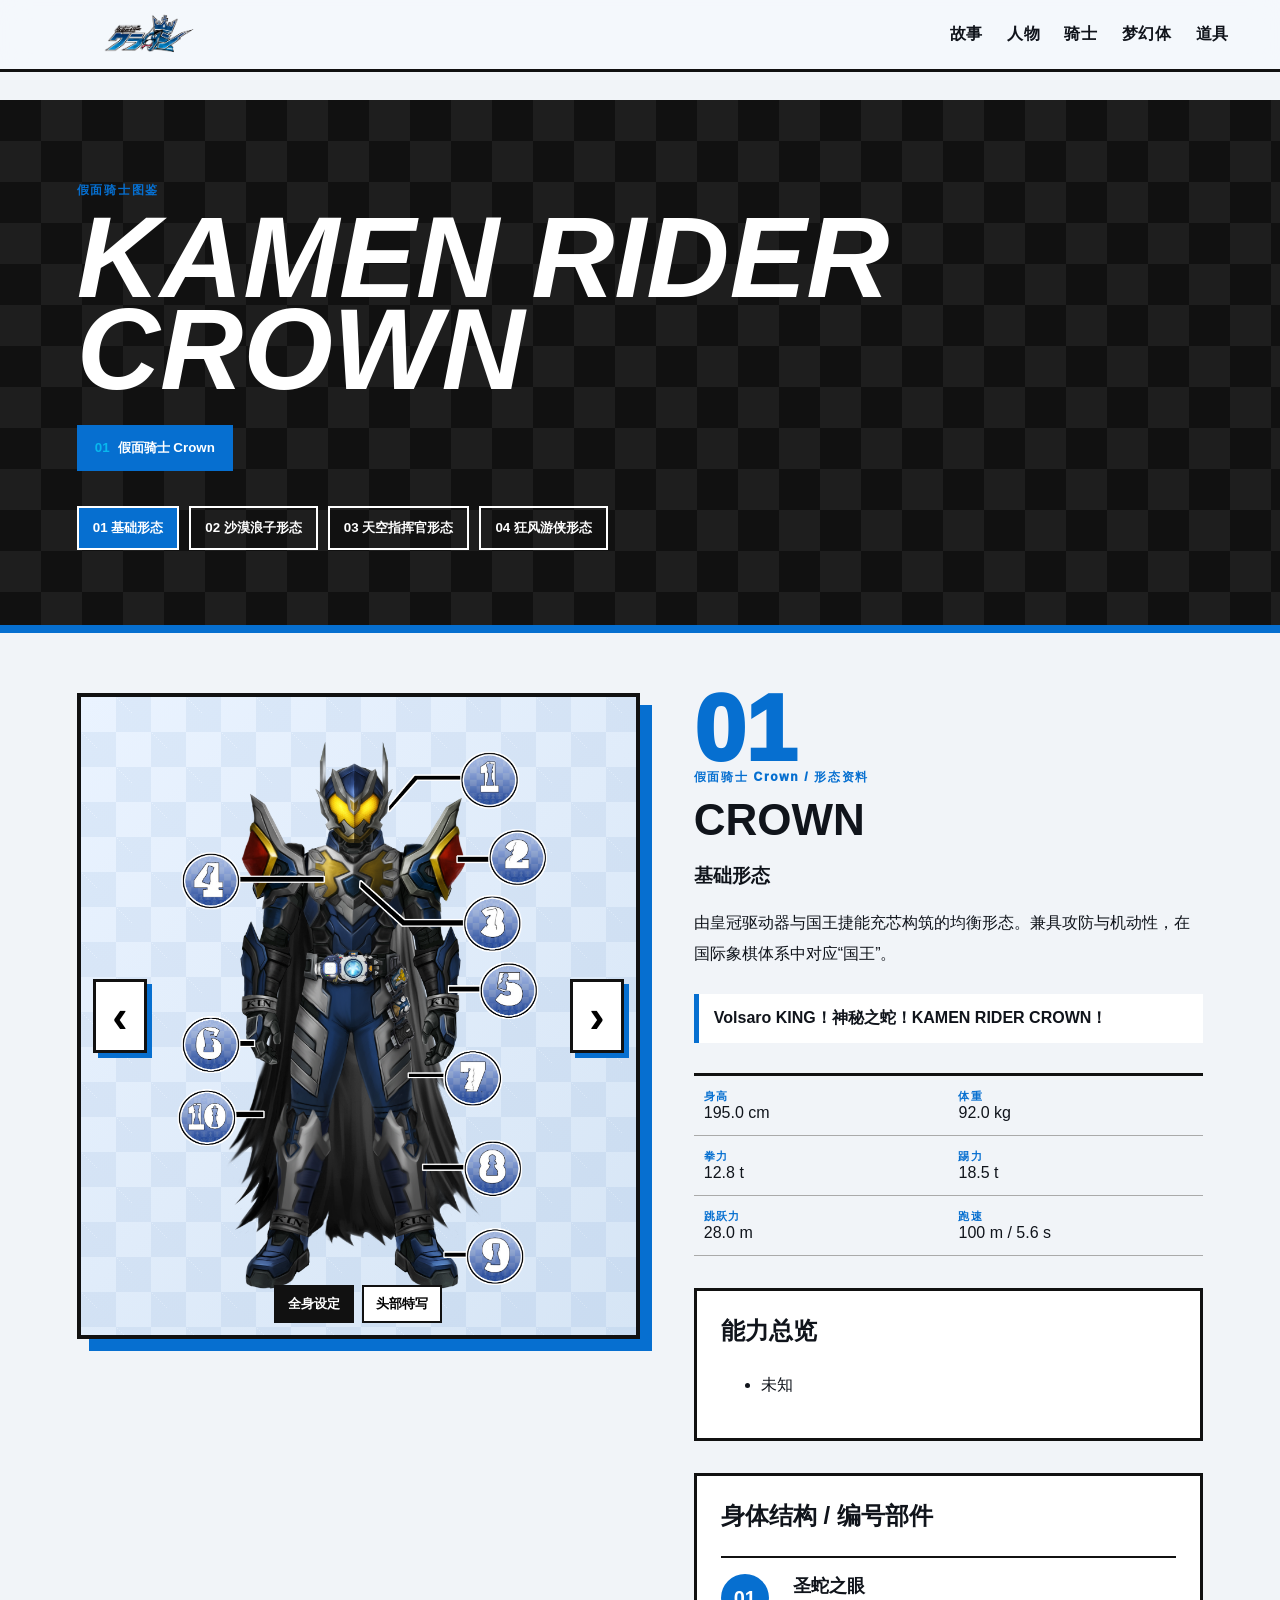
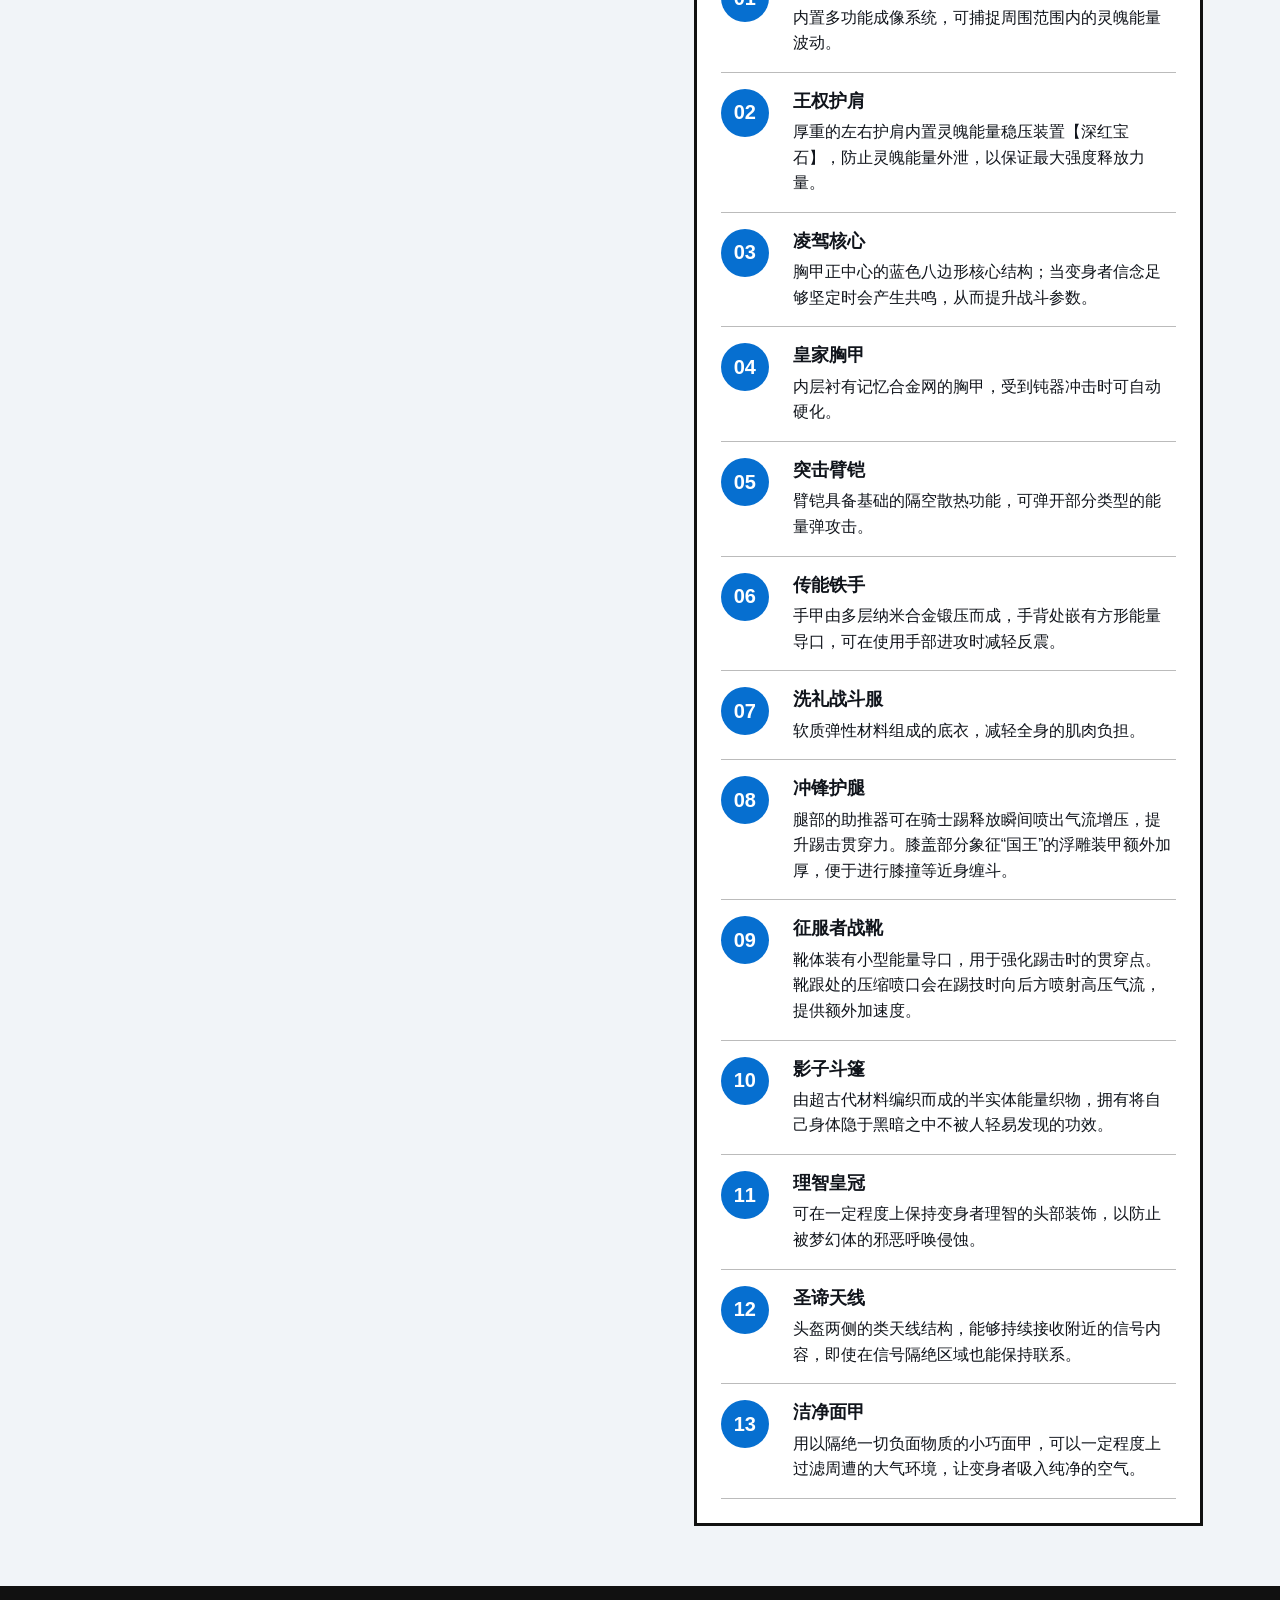
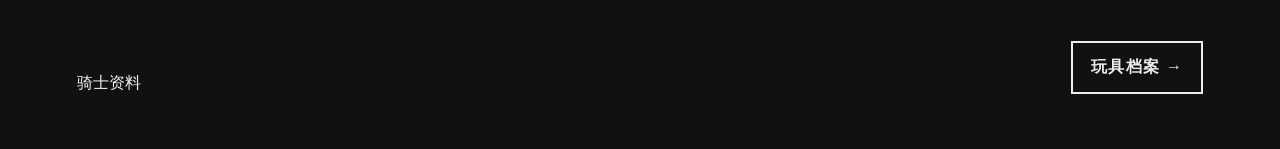
==== rider/index.html @ 126545e6 "episode 1" ====
<!doctype html><html lang="zh-CN"><head><meta charset="utf-8"><meta name="viewport" content="width=device-width,initial-scale=1"><title>骑士资料 | Crown</title><link rel="stylesheet" href="../assets/css/site.css"></head><body><header class="site-header"><a class="brand" href="../index.html"><img src="../assets/images/brand/logo.png" alt="Crown"></a><button class="menu-toggle">菜单</button><nav class="nav"><a href="../story/index.html">故事</a><a href="../character/index.html">人物</a><a href="index.html">骑士</a><a href="../monster/index.html">梦幻体</a><a href="../item/index.html">道具</a></nav></header><main class="subpage"><section class="page-hero"><p class="eyebrow">假面骑士图鉴</p><h1 id="rider-title">RIDER</h1><div id="rider-tabs" class="branch-tabs rider-tabs"></div><div id="form-tabs" class="form-tabs"></div></section><section id="rider-root" class="form-view"></section></main><footer class="footer"><div class="footer-grid"><span>骑士资料</span><a class="archive-link" href="../archive/index.html">玩具档案 →</a></div></footer><script src="../data/site-data.js"></script><script src="../assets/js/site.js"></script></body></html>
---- assets/css/site.css ----
:root{--ink:#10141b;--blue:#066fd0;--cyan:#08b8ee;--navy:#092b54;--paper:#f1f4f8;--white:#fff;--gold:#e2b94e;--line:#18212a;--shadow:0 18px 50px rgba(0,0,0,.22)}*{box-sizing:border-box}html{scroll-behavior:smooth}body{margin:0;font-family:"Microsoft YaHei","Noto Sans SC",Arial,sans-serif;color:var(--ink);background:var(--paper);overflow-x:hidden}a{text-decoration:none;color:inherit}img{max-width:100%;display:block}.site-header{position:fixed;z-index:50;top:0;left:0;right:0;height:72px;display:flex;align-items:center;justify-content:space-between;padding:0 clamp(18px,4vw,64px);background:rgba(245,248,252,.92);backdrop-filter:blur(14px);border-bottom:3px solid #111}.brand img{width:190px;max-height:58px;object-fit:contain}.nav{display:flex;gap:24px;font-weight:900;letter-spacing:.04em}.nav a{position:relative}.nav a:after{content:"";position:absolute;left:0;right:100%;bottom:-7px;height:4px;background:var(--cyan);transition:.2s}.nav a:hover:after{right:0}.menu-toggle{display:none;border:2px solid #111;background:white;font-weight:900;padding:8px 12px}.hero{min-height:100svh;padding-top:72px;display:grid;place-items:center;position:relative;background:#171717;overflow:hidden}.hero:before,.page-hero:before,.chess-bg:before{content:"";position:absolute;inset:0;pointer-events:none;background-image:linear-gradient(45deg,rgba(255,255,255,.055) 25%,transparent 25%,transparent 75%,rgba(255,255,255,.055) 75%),linear-gradient(45deg,rgba(255,255,255,.055) 25%,transparent 25%,transparent 75%,rgba(255,255,255,.055) 75%);background-size:82px 82px;background-position:0 0,41px 41px}.hero:after{content:"A   B   C   D   E   F   G   H";position:absolute;top:90px;left:5vw;right:5vw;color:rgba(255,255,255,.14);letter-spacing:4.5vw;font-weight:900;font-size:14px}.hero-poster{width:min(520px,86vw);box-shadow:0 30px 100px #000;transform:rotate(-1.5deg);position:relative;z-index:2}.hero-logo{position:absolute;width:min(560px,70vw);left:clamp(18px,6vw,100px);bottom:5vh;z-index:3;filter:drop-shadow(0 12px 20px #000)}.scroll-mark{position:absolute;right:3vw;bottom:4vh;color:#fff;writing-mode:vertical-rl;font-weight:900;letter-spacing:.3em}.section{padding:110px clamp(20px,6vw,110px);position:relative}.section-title{font-size:clamp(46px,8vw,112px);line-height:.82;margin:0 0 50px;font-style:italic;font-weight:1000;letter-spacing:-.045em;text-transform:uppercase}.section-title small{display:block;font-size:15px;letter-spacing:.16em;color:var(--blue);margin-top:18px;font-style:normal}.news{background:#fff}.news-list{max-width:1100px;margin:auto;border-top:3px solid #111}.news-row{display:grid;grid-template-columns:140px 90px 1fr;gap:20px;padding:20px 0;border-bottom:1px solid #aaa;align-items:center}.tag{background:#111;color:white;padding:5px 10px;font-size:12px;font-weight:900;text-align:center}.rider-feature{background:var(--navy);color:white;overflow:hidden}.rider-feature:after{content:"♔";position:absolute;right:-3vw;bottom:-12vw;font-size:36vw;font-weight:1000;color:rgba(255,255,255,.035);line-height:.8}.rider-grid{display:grid;grid-template-columns:1fr 1.2fr;gap:60px;align-items:center;position:relative;z-index:2}.rider-main{max-height:78vh;margin:auto;filter:drop-shadow(0 28px 25px rgba(0,0,0,.6))}.slash-card{background:#fff;color:#111;padding:35px;transform:skew(-5deg);border:4px solid #111;box-shadow:15px 15px 0 var(--cyan)}.slash-card>*{transform:skew(5deg)}.big-no{font-size:92px;font-weight:1000;line-height:.8;color:var(--blue)}.button{display:inline-flex;align-items:center;gap:12px;margin-top:25px;background:#111;color:#fff;padding:15px 22px;font-weight:900;letter-spacing:.05em;border:2px solid #111;transition:.2s}.button:hover{background:var(--blue);transform:translate(-4px,-4px);box-shadow:4px 4px 0 #111}.three-grid{display:grid;grid-template-columns:repeat(3,1fr);gap:24px}.card{background:#fff;border:3px solid #111;box-shadow:8px 8px 0 #111;overflow:hidden;transition:.2s}.card:hover{transform:translate(-5px,-5px);box-shadow:13px 13px 0 var(--blue)}.card-image{aspect-ratio:1/1;object-fit:cover;width:100%;background:#ddd}.card-body{padding:20px}.card-body h3{margin:0;font-size:26px}.eyebrow{font-size:12px;font-weight:1000;color:var(--blue);letter-spacing:.14em}.monsters{background:#161616;color:white}.monster-card{background:#241111;border-color:#fff;box-shadow:8px 8px 0 #771616}.monster-card .card-image{object-fit:contain;background:radial-gradient(circle,#4e1919,#090909)}.story-block{background:#e6e2d8}.story-grid{display:grid;grid-template-columns:.9fr 1.1fr;gap:40px;align-items:center}.story-grid img{box-shadow:var(--shadow)}.episode-no{font-size:130px;line-height:.75;font-weight:1000;color:var(--blue)}.footer{background:#111;color:#eee;padding:55px clamp(20px,6vw,110px)}.footer-grid{display:flex;justify-content:space-between;gap:30px;align-items:flex-end}.archive-link{border:2px solid #eee;padding:14px 18px;font-weight:900;letter-spacing:.08em}.subpage{padding-top:100px;min-height:100vh}.page-hero{padding:70px clamp(20px,6vw,110px) 40px;background:#111;color:white;border-bottom:8px solid var(--blue);position:relative;overflow:hidden}.page-hero>*{position:relative;z-index:1}.page-hero h1{font-size:clamp(54px,9vw,128px);margin:0;line-height:.8;font-style:italic}.form-tabs{display:flex;flex-wrap:wrap;gap:10px;margin:35px 0}.form-tab{border:2px solid currentColor;padding:11px 14px;background:transparent;color:inherit;font-weight:900;cursor:pointer}.form-tab.active{background:var(--blue);color:#fff}.form-view{display:grid;grid-template-columns:minmax(0,1.05fr) minmax(360px,.95fr);gap:54px;align-items:start;padding:60px clamp(20px,6vw,110px)}.rider-visual-panel{position:sticky;top:100px}.image-switcher{position:relative;background:linear-gradient(135deg,#eaf3ff,#d6e5f5);border:4px solid #111;box-shadow:12px 12px 0 var(--blue);padding:24px;min-height:640px;display:flex;align-items:center;justify-content:center;overflow:hidden}.image-switcher:before{content:"";position:absolute;inset:0;background-image:linear-gradient(45deg,rgba(0,70,160,.06) 25%,transparent 25%,transparent 75%,rgba(0,70,160,.06) 75%),linear-gradient(45deg,rgba(0,70,160,.06) 25%,transparent 25%,transparent 75%,rgba(0,70,160,.06) 75%);background-size:70px 70px;background-position:0 0,35px 35px}.image-stage{position:relative;width:100%;height:590px;z-index:1}.switch-image{position:absolute;inset:0;width:100%;height:100%;object-fit:contain;opacity:0;transform:translateX(22px);transition:.3s ease;background:transparent}.switch-image.active{opacity:1;transform:none}.image-arrow,.manual-arrow{position:absolute;z-index:3;top:50%;transform:translateY(-50%);width:54px;height:74px;border:3px solid #111;background:#fff;font-size:46px;font-weight:900;cursor:pointer;box-shadow:5px 5px 0 var(--blue)}.image-arrow.prev,.manual-arrow.prev{left:12px}.image-arrow.next,.manual-arrow.next{right:12px}.image-dots{position:absolute;z-index:4;bottom:12px;left:50%;transform:translateX(-50%);display:flex;gap:8px}.dot{border:2px solid #111;background:#fff;padding:8px 12px;font-weight:900;cursor:pointer}.dot.active{background:#111;color:#fff}.rider-copy-panel blockquote{font-weight:900;border-left:5px solid var(--blue);padding:14px 0 14px 15px;margin:25px 0;background:#fff}.form-name{font-size:44px;margin:.2em 0}.form-intro{line-height:1.9}.stats{display:grid;grid-template-columns:repeat(2,1fr);border-top:3px solid #111;margin-top:30px}.stat{padding:13px 10px;border-bottom:1px solid #aaa}.stat b{display:block;font-size:11px;color:var(--blue);letter-spacing:.1em}.rider-info-block{margin-top:32px;background:#fff;border:3px solid #111;padding:24px}.rider-info-block h3{margin-top:0;font-size:24px}.rider-info-block li{margin:.65em 0;line-height:1.7}.component-list{border-top:2px solid #111}.component-row{display:grid;grid-template-columns:58px 1fr;gap:14px;padding:16px 0;border-bottom:1px solid #bbb}.component-row>strong{width:48px;height:48px;border-radius:50%;display:grid;place-items:center;background:var(--blue);color:white;font-size:20px}.component-row b{font-size:18px}.component-row p{margin:.4em 0 0;line-height:1.6}.detail-list{display:grid;grid-template-columns:repeat(2,1fr);gap:24px;padding:50px clamp(20px,6vw,110px)}.detail-card{background:white;border:3px solid #111;padding:22px}.detail-card img{height:320px;width:100%;object-fit:contain;background:#eee}.story-page{max-width:1000px;margin:auto;padding:60px 20px}.story-page .lead{font-size:22px;line-height:1.9}.story-page h1{font-size:54px}.column{margin-top:70px;border-left:10px solid var(--blue);padding:24px 30px;background:white}.only-footer-note{font-size:12px;opacity:.65}
.item-preview{background:#dce9f8}.item-preview-grid{display:grid;grid-template-columns:repeat(4,1fr);gap:18px}.item-preview-card{background:white;border:3px solid #111;padding:18px;box-shadow:8px 8px 0 var(--blue)}.item-preview-card img{height:180px;width:100%;object-fit:contain}.item-preview-card h3{margin:.4em 0}.item-preview-card p{margin:0;color:#555}.item-page{padding:50px clamp(20px,6vw,110px)}.item-category{margin-bottom:70px}.category-title{display:flex;align-items:center;gap:18px;border-bottom:4px solid #111;margin-bottom:24px}.category-title h2{font-size:36px;margin:0 0 12px}.chess-file{width:54px;height:54px;display:grid;place-items:center;background:#111;color:#fff;font-size:28px;font-weight:1000}.item-grid{display:grid;grid-template-columns:repeat(2,1fr);gap:22px}.item-card{display:grid;grid-template-columns:220px 1fr;gap:22px;background:#fff;border:3px solid #111;padding:20px}.item-card img{width:100%;height:210px;object-fit:contain;background:linear-gradient(135deg,#edf6ff,#d4e8ff)}.en-name{font-weight:900;letter-spacing:.08em;color:#666}.archive-page{background:#0b1e38;color:#fff}.toy-grid{display:grid;grid-template-columns:repeat(3,1fr);gap:20px;padding:50px clamp(20px,6vw,110px)}.toy-box{position:relative;background:#fff;border:4px solid #111;overflow:hidden;box-shadow:10px 10px 0 var(--cyan);min-height:310px}.toy-box img{width:100%;height:100%;min-height:310px;object-fit:cover}.toy-box-label{position:absolute;left:0;right:0;bottom:0;padding:18px;background:linear-gradient(transparent,rgba(0,0,0,.88));color:#fff}.toy-box-label span{font-size:12px}.toy-box-label h2{margin:.3em 0 0}.toy-box-label p{margin:.2em 0 0}.toy-detail-page{background:#eff5fb}.toy-hero{display:grid;grid-template-columns:1.15fr .85fr;gap:42px;padding:55px clamp(20px,6vw,110px);align-items:center}.toy-package{background:#fff;border:4px solid #111;box-shadow:12px 12px 0 var(--cyan)}.toy-package img{width:100%;max-height:650px;object-fit:contain}.toy-copy h1{font-size:clamp(46px,6vw,86px);margin:.15em 0}.toy-copy h2{letter-spacing:.08em;color:#555}.manual-viewer{padding:60px clamp(20px,6vw,110px);background:#0d1b2e;color:#fff}.manual-head{display:flex;justify-content:space-between;align-items:end;margin-bottom:24px}.manual-head h2{font-size:42px;margin:.2em 0}.manual-stage{position:relative;min-height:640px;background:#102542;border:3px solid #fff;display:grid;place-items:center;padding:18px}.manual-stage img{max-width:100%;max-height:78vh;object-fit:contain}.manual-empty{text-align:center;line-height:2;color:#cbd5e1}.manual-empty code{background:#000;padding:3px 6px}.manual-thumbs{display:flex;justify-content:center;gap:8px;margin-top:16px}.manual-thumbs button{border:2px solid #fff;background:transparent;color:#fff;padding:8px 12px;font-weight:900;cursor:pointer}.manual-thumbs button.active{background:#fff;color:#111}
@media(max-width:1000px){.item-preview-grid{grid-template-columns:repeat(2,1fr)}.item-grid{grid-template-columns:1fr}.toy-grid{grid-template-columns:repeat(2,1fr)}}@media(max-width:800px){.nav{display:none}.menu-toggle{display:block}.nav.open{display:flex;position:absolute;top:72px;right:0;left:0;padding:25px;background:white;flex-direction:column;border-bottom:3px solid #111}.hero-logo{bottom:7vh;width:76vw}.rider-grid,.story-grid,.form-view,.toy-hero{grid-template-columns:1fr}.rider-visual-panel{position:relative;top:auto}.three-grid,.detail-list,.toy-grid{grid-template-columns:1fr}.news-row{grid-template-columns:1fr;gap:8px}.footer-grid{display:grid}.section{padding-top:75px}.section-title{font-size:56px}.image-switcher{min-height:520px}.image-stage{height:470px}.item-preview-grid{grid-template-columns:1fr}.item-card{grid-template-columns:1fr}.manual-stage{min-height:420px}.manual-arrow{width:44px;height:60px}.story-page h1{font-size:42px}}

/* v0.4：长期连载分类 / 首页精选 */
.section-jump{display:inline-flex;margin-top:34px;border:2px solid currentColor;padding:12px 18px;font-weight:900;letter-spacing:.08em;position:relative;z-index:4}.section-jump:hover{background:#fff;color:#111}.section-jump.dark:hover{background:#111;color:#fff}.home-rider-name{font-size:clamp(34px,4vw,58px);margin:.1em 0}.home-story-title{font-size:clamp(32px,4.5vw,56px);margin:.2em 0}.home-story-summary{line-height:1.9}.branch-tabs{display:flex;flex-wrap:wrap;gap:10px;margin-top:30px;position:relative;z-index:2}.rider-tab,.monster-tab,.story-tab{border:2px solid #fff;background:transparent;color:#fff;padding:12px 16px;font-weight:900;cursor:pointer;text-align:left}.rider-tab span{display:inline-block;margin-right:8px;color:var(--cyan)}.monster-tab small,.story-tab small{display:block;font-size:10px;opacity:.65;margin-top:3px;letter-spacing:.08em}.rider-tab.active,.monster-tab.active,.story-tab.active{background:var(--blue);border-color:var(--blue)}.rider-tabs{margin-bottom:10px}.monster-detail{position:relative}.monster-detail:before{content:"♟";position:absolute;right:16px;top:8px;font-size:56px;color:rgba(0,0,0,.06)}

/* ===== STORY 富文本系统 v0.5 ===== */
.story-page{max-width:1180px}.story-episode-head{display:grid;grid-template-columns:180px 1fr;gap:32px;align-items:end;border-bottom:4px solid #111;padding-bottom:26px;margin-bottom:34px}.story-episode-head .episode-no{font-size:150px}.story-episode-head h1{margin:0 0 4px;font-size:clamp(46px,7vw,86px);line-height:.95}.story-cover{margin:0 0 42px;position:relative;background:#111;border:3px solid #111;box-shadow:12px 12px 0 var(--blue)}.story-cover img{width:100%;max-height:700px;object-fit:cover}.story-rich{margin-top:54px}.story-section-heading{font-size:clamp(32px,5vw,58px);margin:80px 0 28px;padding:0 0 14px;border-bottom:5px solid #111;position:relative}.story-section-heading:after{content:"";position:absolute;left:0;bottom:-5px;width:120px;height:5px;background:var(--blue)}.story-subheading{font-size:28px;margin:46px 0 18px}.story-paragraph{font-size:18px;line-height:2.05;margin:0 0 28px;letter-spacing:.02em}.story-paragraph strong{font-weight:1000;background:linear-gradient(transparent 62%,rgba(8,184,238,.28) 62%)}.story-paragraph em{font-family:Georgia,"Times New Roman",serif;font-size:1.05em}.story-media{margin:46px auto;max-width:880px}.story-media.wide{max-width:none}.story-media img{width:100%;height:auto;border:3px solid #111;box-shadow:10px 10px 0 rgba(6,111,208,.9);background:#fff}.story-media figcaption{font-size:13px;line-height:1.6;margin-top:14px;padding-left:16px;border-left:4px solid var(--blue);color:#4d5660}.story-image-placeholder{min-height:340px;border:3px dashed #6b7885;background:repeating-linear-gradient(-45deg,#edf3f8,#edf3f8 14px,#e3edf5 14px,#e3edf5 28px);display:grid;place-items:center;align-content:center;gap:8px;text-align:center;color:#506070;margin:42px 0}.story-image-placeholder strong{font-size:26px;color:#172534}.story-image-placeholder span{font-size:12px}.story-quote{margin:48px 0;padding:28px 34px 28px 48px;background:#0c294a;color:white;border:0;border-left:10px solid var(--cyan);font-size:24px;font-weight:800;line-height:1.75;position:relative}.story-quote:before{content:"♔";position:absolute;right:20px;bottom:-10px;font-size:90px;color:rgba(255,255,255,.06)}.story-quote cite{display:block;margin-top:16px;font-size:13px;font-style:normal;opacity:.65}.story-gallery{display:grid;grid-template-columns:repeat(3,1fr);gap:22px;margin:46px 0}.story-gallery.two{grid-template-columns:repeat(2,1fr)}.story-gallery .story-media{margin:0}.story-gallery .story-media img{box-shadow:6px 6px 0 var(--blue)}.story-divider{height:100px;display:flex;align-items:center;gap:16px;color:var(--blue)}.story-divider:before,.story-divider:after{content:"";height:2px;background:#111;flex:1}.story-divider span{font-size:34px}.story-callout{margin:42px 0;padding:24px 28px;background:#fff;border:3px solid #111;box-shadow:8px 8px 0 var(--gold);line-height:1.9}.story-callout>strong{display:block;font-size:20px;margin-bottom:8px;color:var(--blue)}.story-guide{margin:70px 0;padding:36px;background:#dfeeff;border:4px solid #111;box-shadow:12px 12px 0 #111}.story-guide-head{display:grid;grid-template-columns:auto 1fr;column-gap:24px;align-items:end;margin-bottom:24px}.story-guide-head .eyebrow{grid-column:1/-1}.story-guide-head h2{margin:0;font-size:42px}.story-guide-head p{margin:0;line-height:1.7}.story-guide .story-media{margin:0}.story-pager{display:grid;grid-template-columns:1fr 1fr;gap:18px;border-top:4px solid #111;margin-top:90px;padding-top:28px}.story-page-link{appearance:none;border:3px solid #111;background:white;padding:18px 20px;text-align:left;cursor:pointer;font:inherit;box-shadow:6px 6px 0 #111;transition:.2s}.story-page-link.next{text-align:right}.story-page-link:hover{transform:translate(-4px,-4px);box-shadow:10px 10px 0 var(--blue)}.story-page-link small{display:block;color:var(--blue);font-weight:900;margin-bottom:6px}.story-page-link b{font-size:16px}.story-tabs{position:sticky;top:72px;z-index:20;background:#111;padding:10px 0}.story-tab{min-width:110px}.story-tab span{display:block}.story-tab small{max-width:180px;white-space:nowrap;overflow:hidden;text-overflow:ellipsis}.story-raw{line-height:1.9}
@media(max-width:800px){.story-episode-head{grid-template-columns:1fr;gap:8px}.story-episode-head .episode-no{font-size:90px}.story-gallery,.story-gallery.two{grid-template-columns:1fr}.story-guide{padding:22px}.story-guide-head{display:block}.story-guide-head h2{font-size:32px;margin:6px 0 10px}.story-pager{grid-template-columns:1fr}.story-quote{font-size:20px;padding:24px}.story-tabs{top:72px;overflow-x:auto;flex-wrap:nowrap}.story-tab{flex:0 0 auto}}
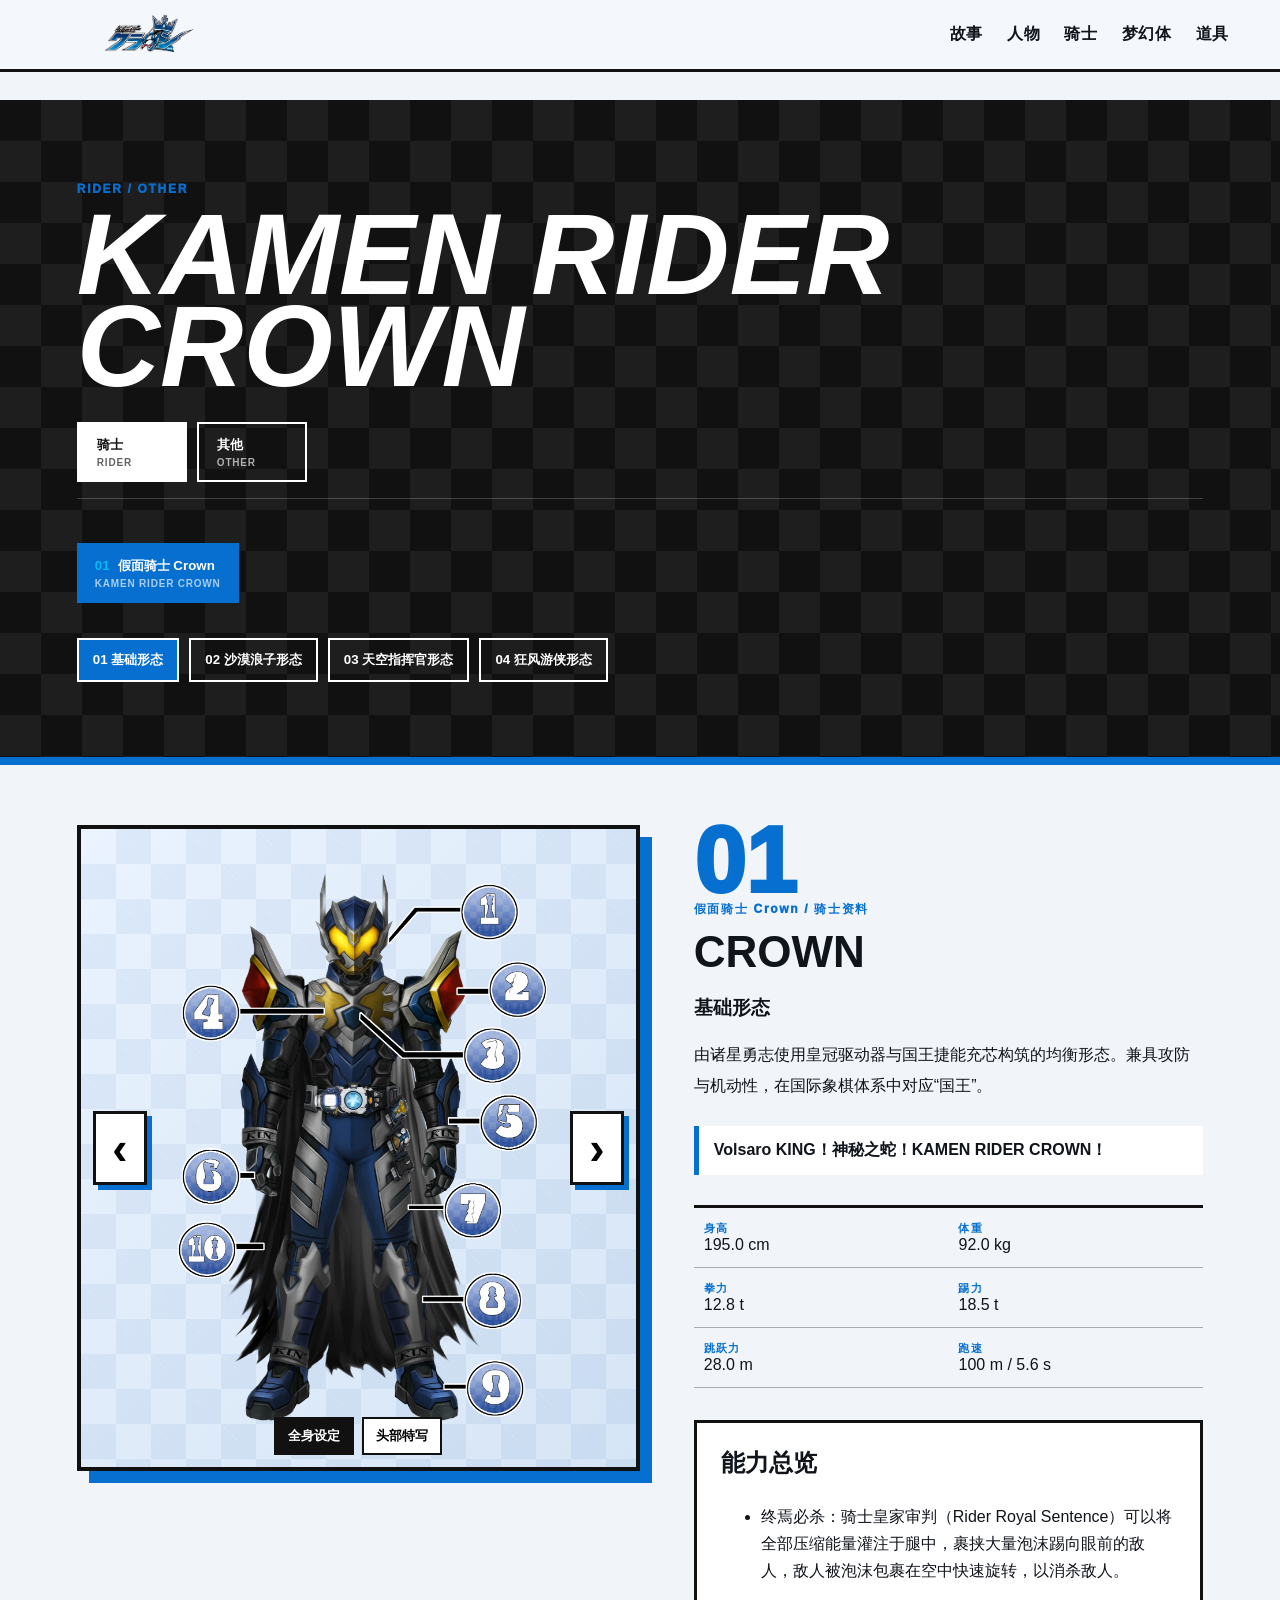
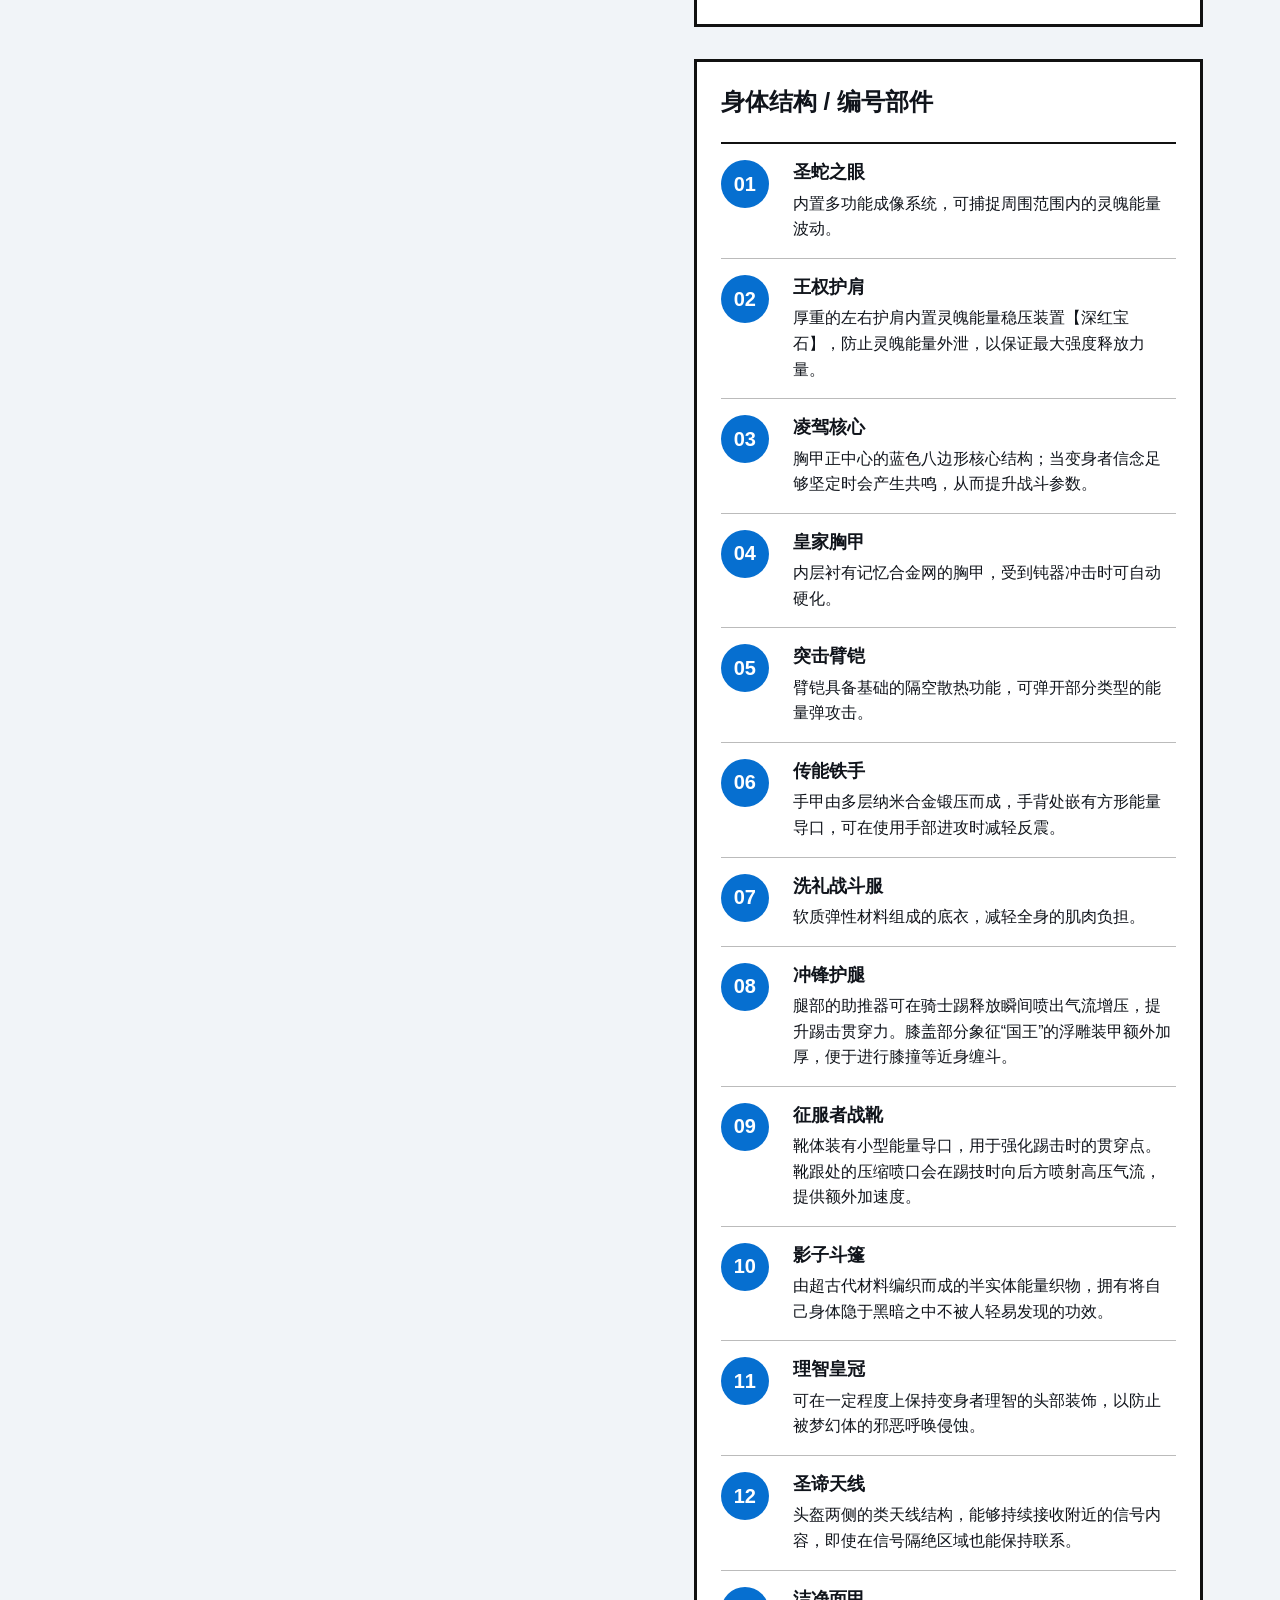
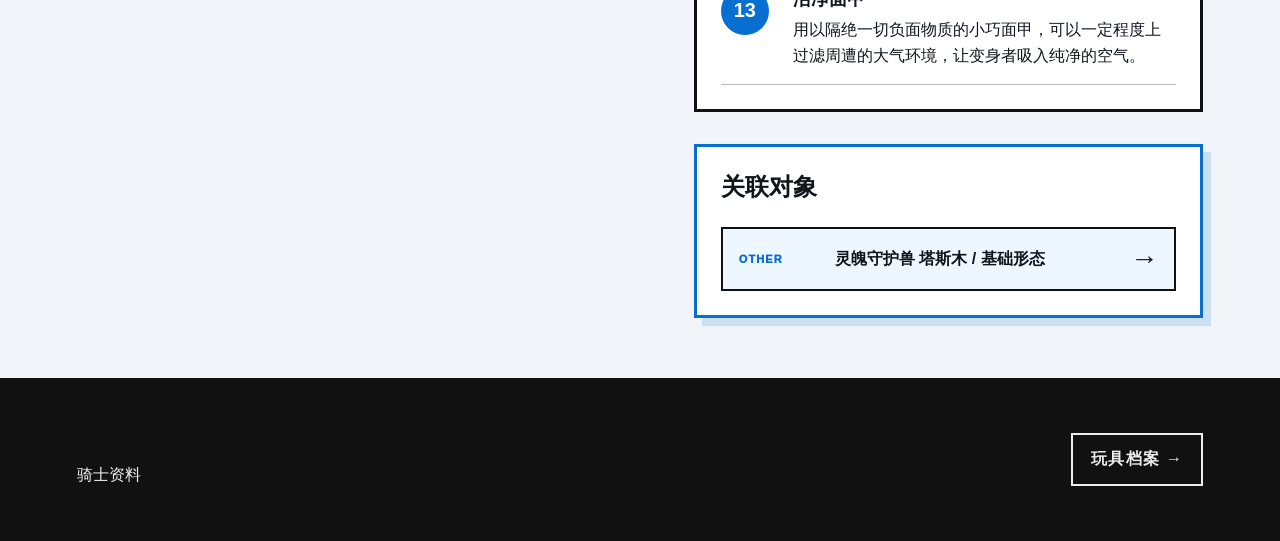
==== commit c6653e8d: "Episode 2" ====
--- a/rider/index.html
+++ b/rider/index.html
@@ -1 +1 @@
-<!doctype html><html lang="zh-CN"><head><meta charset="utf-8"><meta name="viewport" content="width=device-width,initial-scale=1"><title>骑士资料 | Crown</title><link rel="stylesheet" href="../assets/css/site.css"></head><body><header class="site-header"><a class="brand" href="../index.html"><img src="../assets/images/brand/logo.png" alt="Crown"></a><button class="menu-toggle">菜单</button><nav class="nav"><a href="../story/index.html">故事</a><a href="../character/index.html">人物</a><a href="index.html">骑士</a><a href="../monster/index.html">梦幻体</a><a href="../item/index.html">道具</a></nav></header><main class="subpage"><section class="page-hero"><p class="eyebrow">假面骑士图鉴</p><h1 id="rider-title">RIDER</h1><div id="rider-tabs" class="branch-tabs rider-tabs"></div><div id="form-tabs" class="form-tabs"></div></section><section id="rider-root" class="form-view"></section></main><footer class="footer"><div class="footer-grid"><span>骑士资料</span><a class="archive-link" href="../archive/index.html">玩具档案 →</a></div></footer><script src="../data/site-data.js"></script><script src="../assets/js/site.js"></script></body></html>+<!doctype html><html lang="zh-CN"><head><meta charset="utf-8"><meta name="viewport" content="width=device-width,initial-scale=1"><title>骑士资料 | Crown</title><link rel="stylesheet" href="../assets/css/site.css"></head><body><header class="site-header"><a class="brand" href="../index.html"><img src="../assets/images/brand/logo.png" alt="Crown"></a><button class="menu-toggle">菜单</button><nav class="nav"><a href="../story/index.html">故事</a><a href="../character/index.html">人物</a><a href="index.html">骑士</a><a href="../monster/index.html">梦幻体</a><a href="../item/index.html">道具</a></nav></header><main class="subpage rider-library-page"><section class="page-hero"><p class="eyebrow" id="rider-page-en">RIDER / OTHER</p><h1 id="rider-title">骑士</h1><div id="rider-section-tabs" class="branch-tabs primary-branch-tabs"></div><div id="rider-category-tabs" class="branch-tabs secondary-branch-tabs"></div><div id="rider-tabs" class="branch-tabs rider-tabs"></div><div id="form-tabs" class="form-tabs"></div></section><section id="rider-root" class="form-view"></section></main><footer class="footer"><div class="footer-grid"><span>骑士资料</span><a class="archive-link" href="../archive/index.html">玩具档案 →</a></div></footer><script src="../data/site-data.js"></script><script src="../assets/js/site.js"></script></body></html>
--- a/assets/css/site.css
+++ b/assets/css/site.css
@@ -8,3 +8,28 @@
 /* ===== STORY 富文本系统 v0.5 ===== */
 .story-page{max-width:1180px}.story-episode-head{display:grid;grid-template-columns:180px 1fr;gap:32px;align-items:end;border-bottom:4px solid #111;padding-bottom:26px;margin-bottom:34px}.story-episode-head .episode-no{font-size:150px}.story-episode-head h1{margin:0 0 4px;font-size:clamp(46px,7vw,86px);line-height:.95}.story-cover{margin:0 0 42px;position:relative;background:#111;border:3px solid #111;box-shadow:12px 12px 0 var(--blue)}.story-cover img{width:100%;max-height:700px;object-fit:cover}.story-rich{margin-top:54px}.story-section-heading{font-size:clamp(32px,5vw,58px);margin:80px 0 28px;padding:0 0 14px;border-bottom:5px solid #111;position:relative}.story-section-heading:after{content:"";position:absolute;left:0;bottom:-5px;width:120px;height:5px;background:var(--blue)}.story-subheading{font-size:28px;margin:46px 0 18px}.story-paragraph{font-size:18px;line-height:2.05;margin:0 0 28px;letter-spacing:.02em}.story-paragraph strong{font-weight:1000;background:linear-gradient(transparent 62%,rgba(8,184,238,.28) 62%)}.story-paragraph em{font-family:Georgia,"Times New Roman",serif;font-size:1.05em}.story-media{margin:46px auto;max-width:880px}.story-media.wide{max-width:none}.story-media img{width:100%;height:auto;border:3px solid #111;box-shadow:10px 10px 0 rgba(6,111,208,.9);background:#fff}.story-media figcaption{font-size:13px;line-height:1.6;margin-top:14px;padding-left:16px;border-left:4px solid var(--blue);color:#4d5660}.story-image-placeholder{min-height:340px;border:3px dashed #6b7885;background:repeating-linear-gradient(-45deg,#edf3f8,#edf3f8 14px,#e3edf5 14px,#e3edf5 28px);display:grid;place-items:center;align-content:center;gap:8px;text-align:center;color:#506070;margin:42px 0}.story-image-placeholder strong{font-size:26px;color:#172534}.story-image-placeholder span{font-size:12px}.story-quote{margin:48px 0;padding:28px 34px 28px 48px;background:#0c294a;color:white;border:0;border-left:10px solid var(--cyan);font-size:24px;font-weight:800;line-height:1.75;position:relative}.story-quote:before{content:"♔";position:absolute;right:20px;bottom:-10px;font-size:90px;color:rgba(255,255,255,.06)}.story-quote cite{display:block;margin-top:16px;font-size:13px;font-style:normal;opacity:.65}.story-gallery{display:grid;grid-template-columns:repeat(3,1fr);gap:22px;margin:46px 0}.story-gallery.two{grid-template-columns:repeat(2,1fr)}.story-gallery .story-media{margin:0}.story-gallery .story-media img{box-shadow:6px 6px 0 var(--blue)}.story-divider{height:100px;display:flex;align-items:center;gap:16px;color:var(--blue)}.story-divider:before,.story-divider:after{content:"";height:2px;background:#111;flex:1}.story-divider span{font-size:34px}.story-callout{margin:42px 0;padding:24px 28px;background:#fff;border:3px solid #111;box-shadow:8px 8px 0 var(--gold);line-height:1.9}.story-callout>strong{display:block;font-size:20px;margin-bottom:8px;color:var(--blue)}.story-guide{margin:70px 0;padding:36px;background:#dfeeff;border:4px solid #111;box-shadow:12px 12px 0 #111}.story-guide-head{display:grid;grid-template-columns:auto 1fr;column-gap:24px;align-items:end;margin-bottom:24px}.story-guide-head .eyebrow{grid-column:1/-1}.story-guide-head h2{margin:0;font-size:42px}.story-guide-head p{margin:0;line-height:1.7}.story-guide .story-media{margin:0}.story-pager{display:grid;grid-template-columns:1fr 1fr;gap:18px;border-top:4px solid #111;margin-top:90px;padding-top:28px}.story-page-link{appearance:none;border:3px solid #111;background:white;padding:18px 20px;text-align:left;cursor:pointer;font:inherit;box-shadow:6px 6px 0 #111;transition:.2s}.story-page-link.next{text-align:right}.story-page-link:hover{transform:translate(-4px,-4px);box-shadow:10px 10px 0 var(--blue)}.story-page-link small{display:block;color:var(--blue);font-weight:900;margin-bottom:6px}.story-page-link b{font-size:16px}.story-tabs{position:sticky;top:72px;z-index:20;background:#111;padding:10px 0}.story-tab{min-width:110px}.story-tab span{display:block}.story-tab small{max-width:180px;white-space:nowrap;overflow:hidden;text-overflow:ellipsis}.story-raw{line-height:1.9}
 @media(max-width:800px){.story-episode-head{grid-template-columns:1fr;gap:8px}.story-episode-head .episode-no{font-size:90px}.story-gallery,.story-gallery.two{grid-template-columns:1fr}.story-guide{padding:22px}.story-guide-head{display:block}.story-guide-head h2{font-size:32px;margin:6px 0 10px}.story-pager{grid-template-columns:1fr}.story-quote{font-size:20px;padding:24px}.story-tabs{top:72px;overflow-x:auto;flex-wrap:nowrap}.story-tab{flex:0 0 auto}}
+
+/* ===== v0.6：梦幻体红色主题 + 骑士/其他双分支 ===== */
+.monster-page{--blue:#c81932;--cyan:#ff4b61;--navy:#4b0d17;background:#f5edef}
+.monster-page .page-hero{background:#170b0e;border-bottom-color:#d81e3a}
+.monster-page .page-hero:before{background-image:linear-gradient(45deg,rgba(255,45,76,.08) 25%,transparent 25%,transparent 75%,rgba(255,45,76,.08) 75%),linear-gradient(45deg,rgba(255,45,76,.08) 25%,transparent 25%,transparent 75%,rgba(255,45,76,.08) 75%)}
+.monster-page .eyebrow{color:#ff4059}
+.monster-page .monster-tab.active{background:#c81932;border-color:#c81932}
+.monster-page .detail-card{box-shadow:8px 8px 0 #821426}
+.monster-page .monster-detail:before{color:rgba(150,0,25,.09)}
+
+.primary-branch-tabs{margin-top:30px;padding-bottom:16px;border-bottom:1px solid rgba(255,255,255,.2)}
+.secondary-branch-tabs{margin-top:14px}
+.section-tab,.other-category-tab{border:2px solid #fff;background:transparent;color:#fff;padding:12px 18px;font-weight:900;cursor:pointer;text-align:left;min-width:110px}
+.section-tab small,.other-category-tab small,.rider-tab small{display:block;font-size:10px;opacity:.65;margin-top:3px;letter-spacing:.08em}
+.section-tab.active{background:#fff;color:#111}
+.other-category-tab.active{background:var(--cyan);border-color:var(--cyan);color:#07131f}
+.rider-library-page .rider-tab{min-width:150px}
+.relation-block{border-color:var(--blue);box-shadow:8px 8px 0 rgba(6,111,208,.15)}
+.relation-links{display:grid;gap:12px}
+.relation-card{display:grid;grid-template-columns:82px 1fr auto;gap:14px;align-items:center;border:2px solid #111;padding:14px 16px;background:#eef6ff;transition:.18s}
+.relation-card span{font-size:11px;font-weight:1000;color:var(--blue);letter-spacing:.1em}
+.relation-card b{font-size:16px}
+.relation-card i{font-style:normal;font-size:28px;font-weight:900}
+.relation-card:hover{transform:translate(-3px,-3px);box-shadow:5px 5px 0 var(--blue)}
+@media(max-width:800px){.relation-card{grid-template-columns:1fr auto}.relation-card span{grid-column:1/-1}.primary-branch-tabs,.secondary-branch-tabs{overflow-x:auto;flex-wrap:nowrap}.section-tab,.other-category-tab{flex:0 0 auto}}
